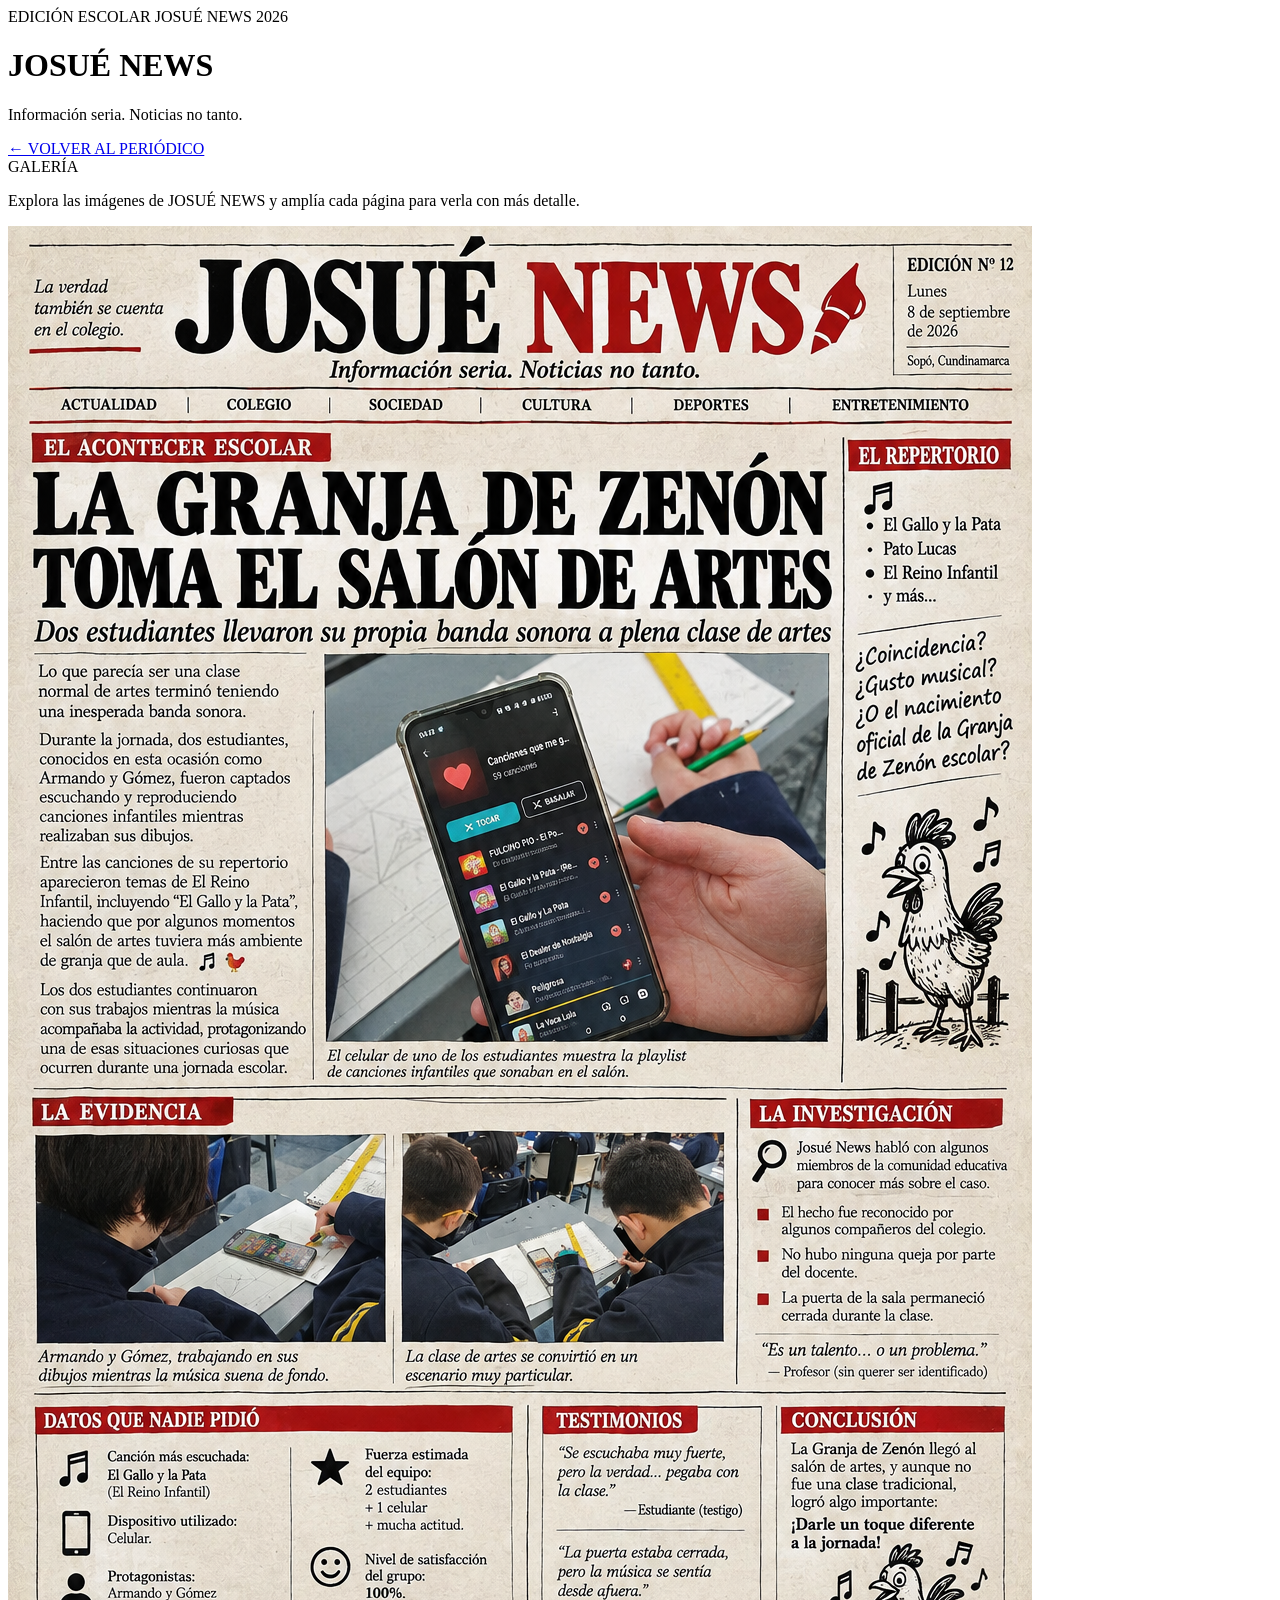
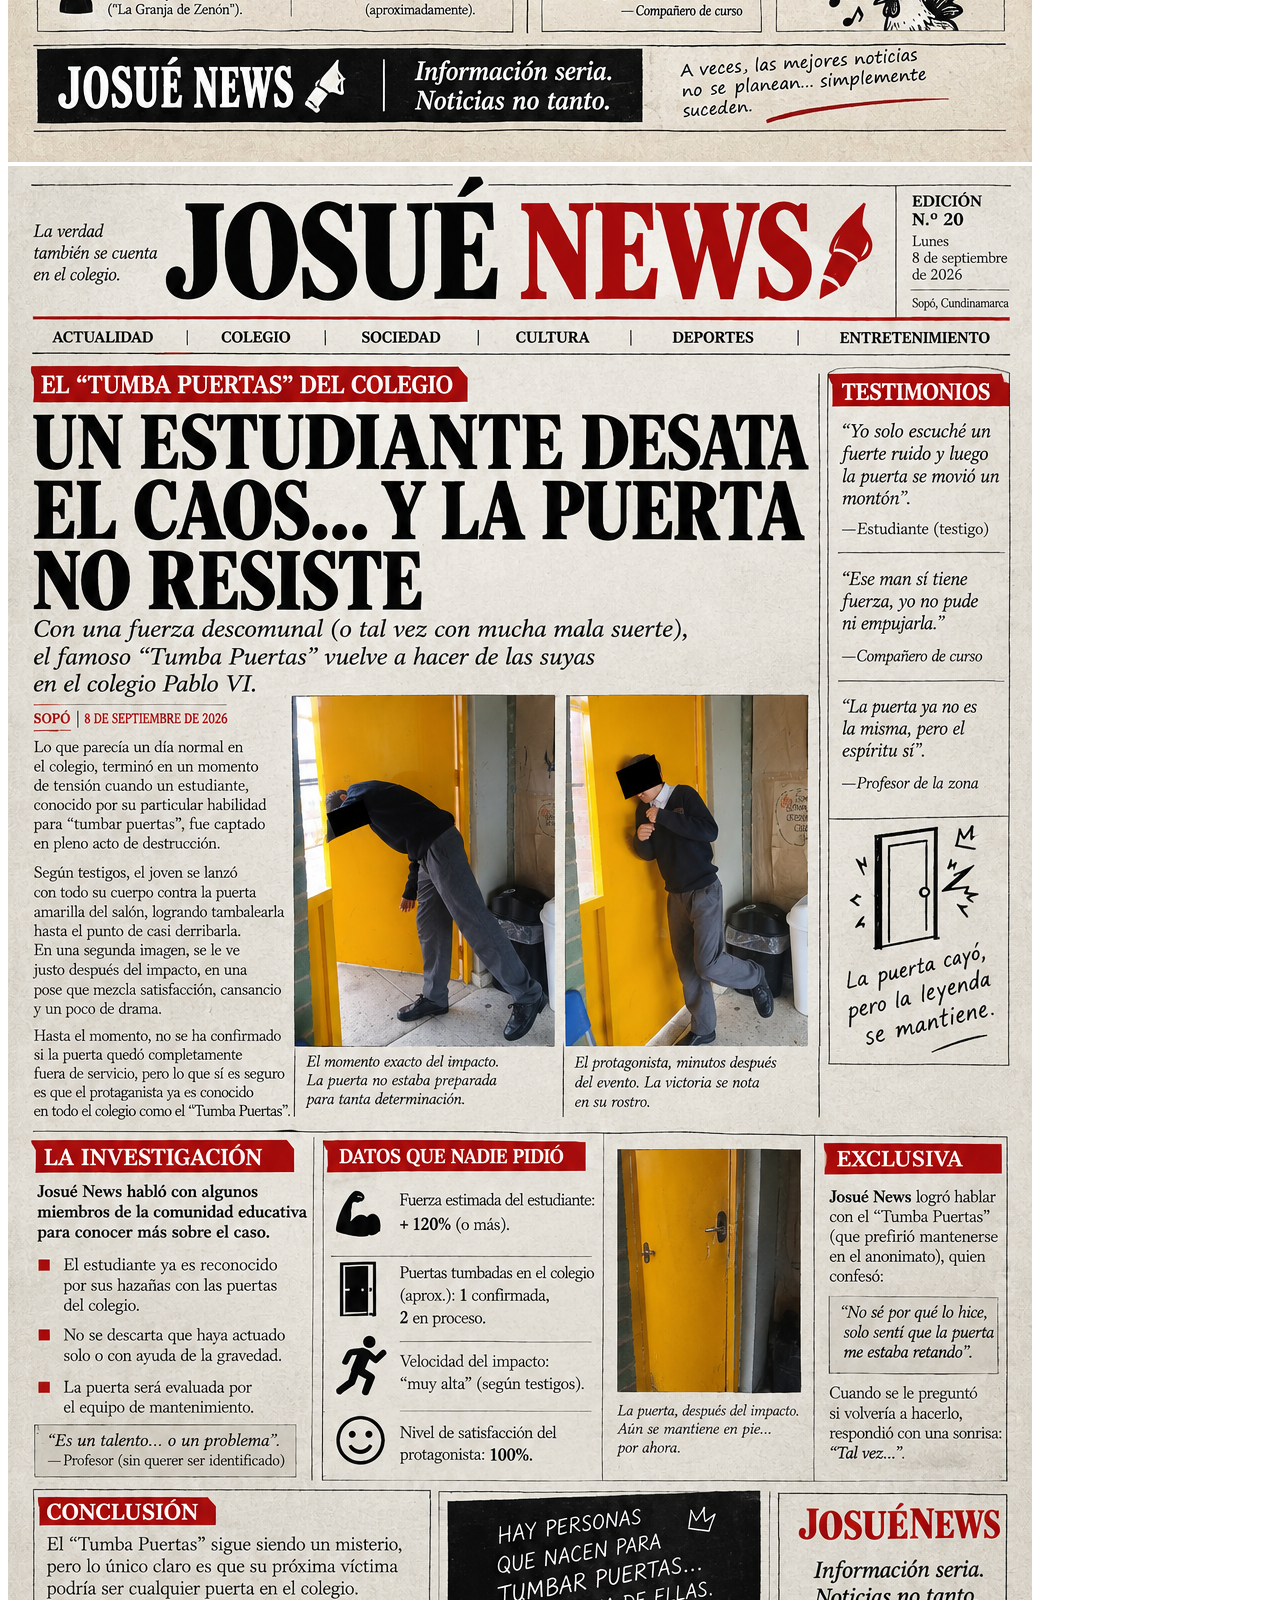
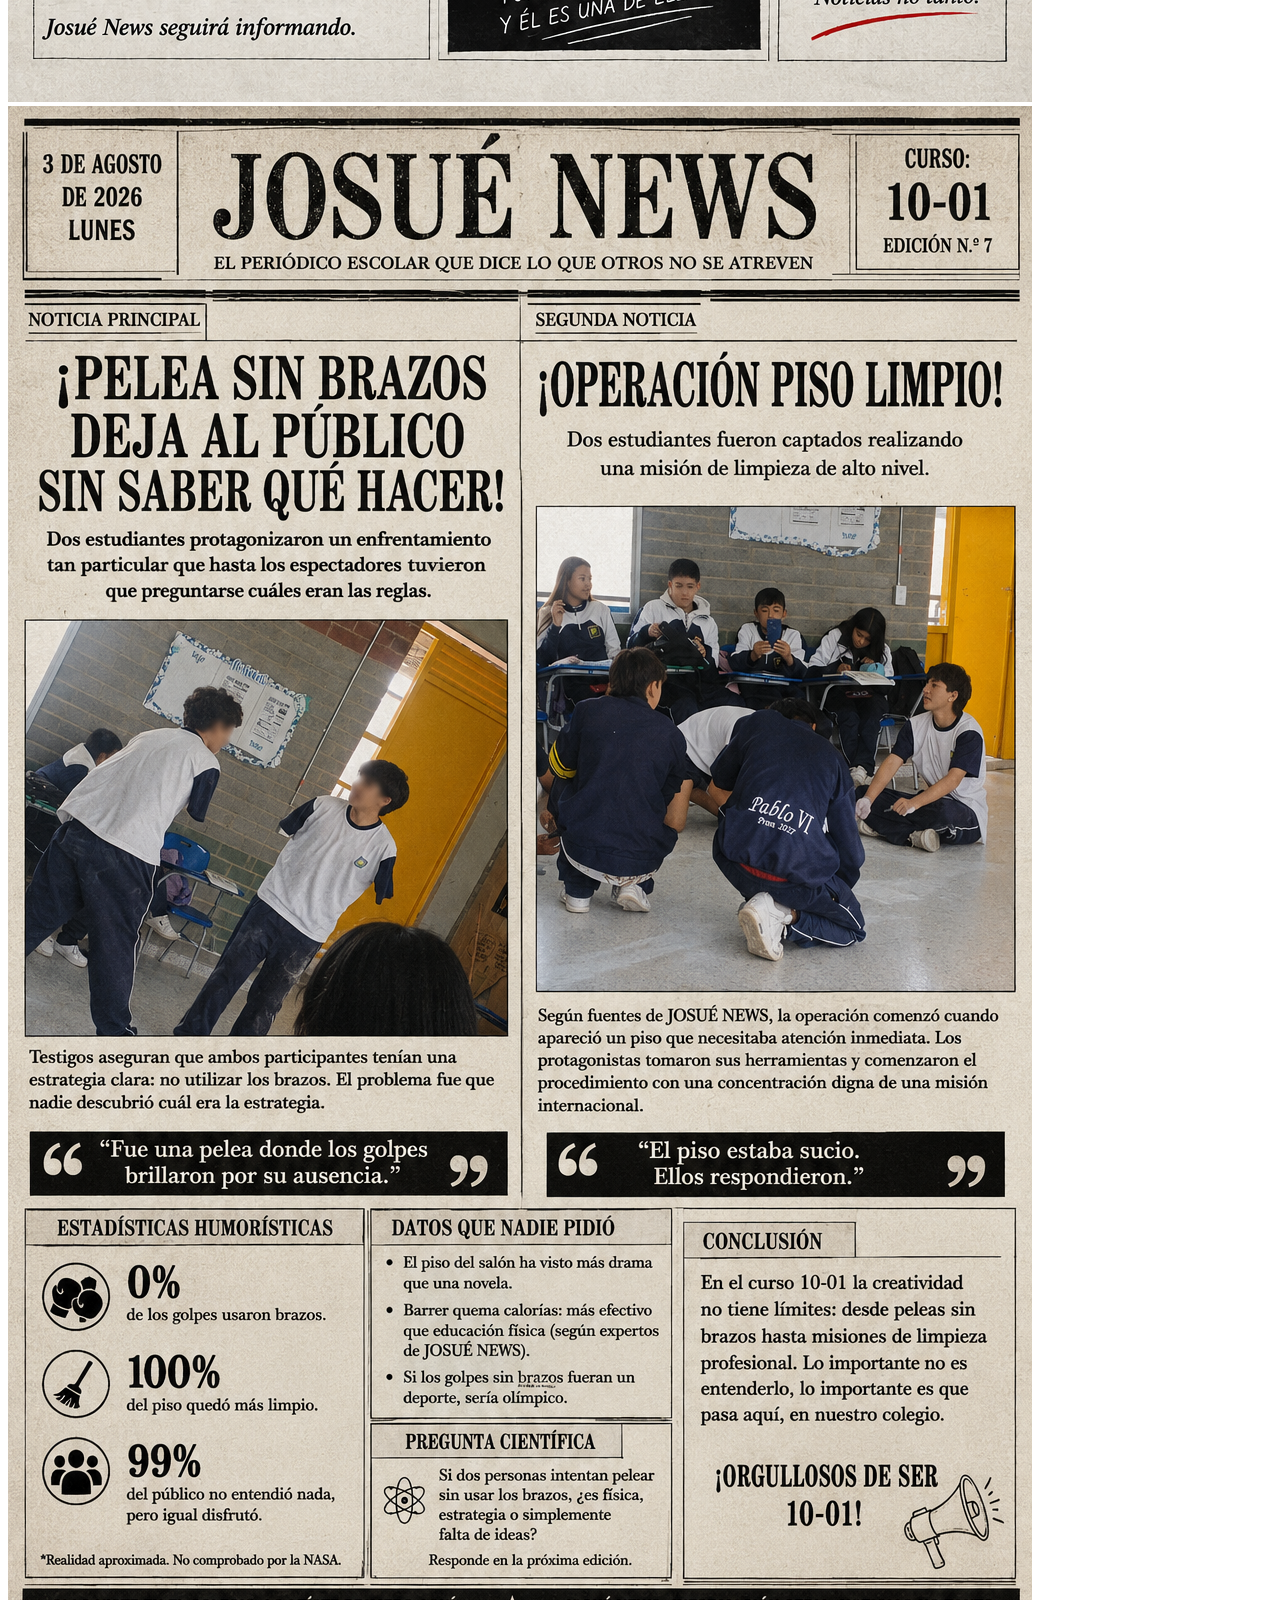
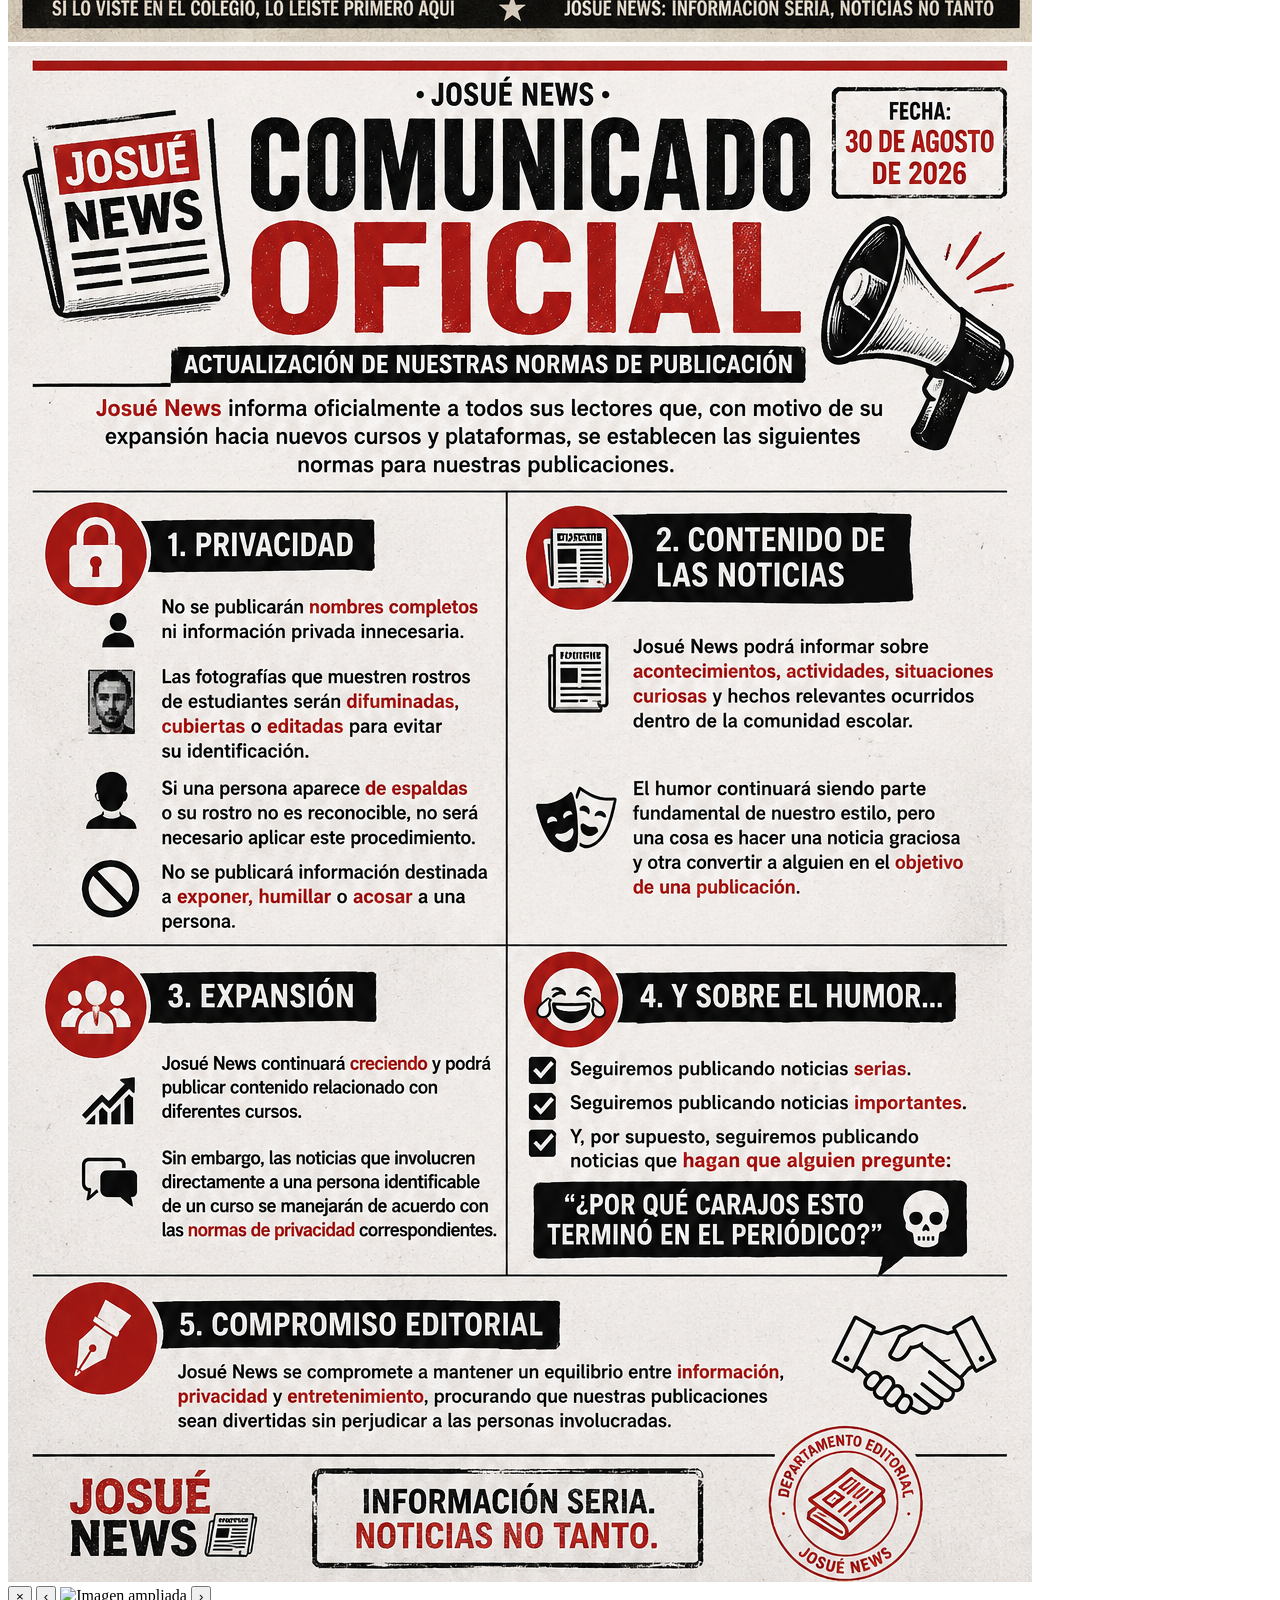
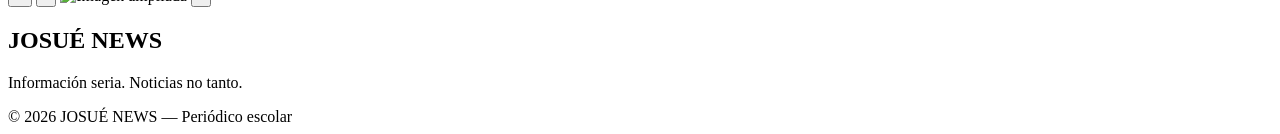
==== Galería.html @ e03559d3 "Add files via upload" ====
<!DOCTYPE html>
<html lang="es">

<head>
    <meta charset="UTF-8">
    <meta name="viewport" content="width=device-width, initial-scale=1.0">

    <title>Galería | JOSUÉ NEWS</title>

    <link rel="stylesheet" href="galeria.css">
</head>

<body>

    <header class="galeria-header">

        <div class="top-bar">
            <span>EDICIÓN ESCOLAR</span>
            <span>JOSUÉ NEWS</span>
            <span>2026</span>
        </div>

        <div class="masthead">
            <h1>JOSUÉ NEWS</h1>
            <p>Información seria. Noticias no tanto.</p>
        </div>

        <nav>
            <a href="index.html">← VOLVER AL PERIÓDICO</a>
        </nav>

    </header>


    <main>

        <div class="section-title">
            <span>GALERÍA</span>
        </div>

        <p class="gallery-description">
            Explora las imágenes de JOSUÉ NEWS y amplía cada página para verla con más detalle.
        </p>


        <section class="newspaper-gallery">

            <div class="newspaper-page">
                <img
                    src="imagenes/file_0000000087f881f596c0f84444d2f927.png"
                    alt="Página 1 de JOSUÉ NEWS"
                    onclick="openImage(this)"
                >
            </div>

            <div class="newspaper-page">
                <img
                    src="imagenes/file_000000002880822fab9816c562c62a15.png"
                    alt="Página 2 de JOSUÉ NEWS"
                    onclick="openImage(this)"
                >
            </div>

            <div class="newspaper-page">
                <img
                    src="imagenes/file_00000000ddf0820e990035ad2cf3b0d6.png"
                    alt="Página 3 de JOSUÉ NEWS"
                    onclick="openImage(this)"
                >
            </div>

            <div class="newspaper-page">
                <img
                    src="imagenes/file_000000004114820eb2ee918c62eab57a.png"
                    alt="Página 4 de JOSUÉ NEWS"
                    onclick="openImage(this)"
                >
            </div>

        </section>

    </main>


    <!-- VISOR DE IMAGEN -->

    <div id="imageViewer" class="image-viewer" onclick="closeImage(event)">

        <button class="close-button" onclick="closeViewer()">
            ×
        </button>

        <button class="previous-button" onclick="previousImage(event)">
            ‹
        </button>

        <img id="viewerImage" src="" alt="Imagen ampliada">

        <button class="next-button" onclick="nextImage(event)">
            ›
        </button>

    </div>


    <footer>

        <h2>JOSUÉ NEWS</h2>

        <p>
            Información seria. Noticias no tanto.
        </p>

        <span>
            © 2026 JOSUÉ NEWS — Periódico escolar
        </span>

    </footer>


    <script>

        const images = [
            "imagenes/file_0000000087f881f596c0f84444d2f927.png",
            "imagenes/file_000000002880822fab9816c562c62a15.png",
            "imagenes/file_00000000ddf0820e990035ad2cf3b0d6.png",
            "imagenes/file_000000004114820eb2ee918c62eab57a.png"
        ];

        let currentImage = 0;


        function openImage(image) {

            currentImage = images.indexOf(image.src.split("/").pop());

            if (currentImage === -1) {
                currentImage = 0;
            }

            document.getElementById("viewerImage").src = images[currentImage];

            document.getElementById("imageViewer").classList.add("active");

            document.body.classList.add("no-scroll");
        }


        function closeViewer() {

            document.getElementById("imageViewer").classList.remove("active");

            document.body.classList.remove("no-scroll");
        }


        function closeImage(event) {

            if (event.target.id === "imageViewer") {
                closeViewer();
            }

        }


        function nextImage(event) {

            event.stopPropagation();

            currentImage++;

            if (currentImage >= images.length) {
                currentImage = 0;
            }

            document.getElementById("viewerImage").src = images[currentImage];

        }


        function previousImage(event) {

            event.stopPropagation();

            currentImage--;

            if (currentImage < 0) {
                currentImage = images.length - 1;
            }

            document.getElementById("viewerImage").src = images[currentImage];

        }


        document.addEventListener("keydown", function(event) {

            if (event.key === "Escape") {
                closeViewer();
            }

            if (event.key === "ArrowRight") {
                nextImage(event);
            }

            if (event.key === "ArrowLeft") {
                previousImage(event);
            }

        });

    </script>

</body>
</html>
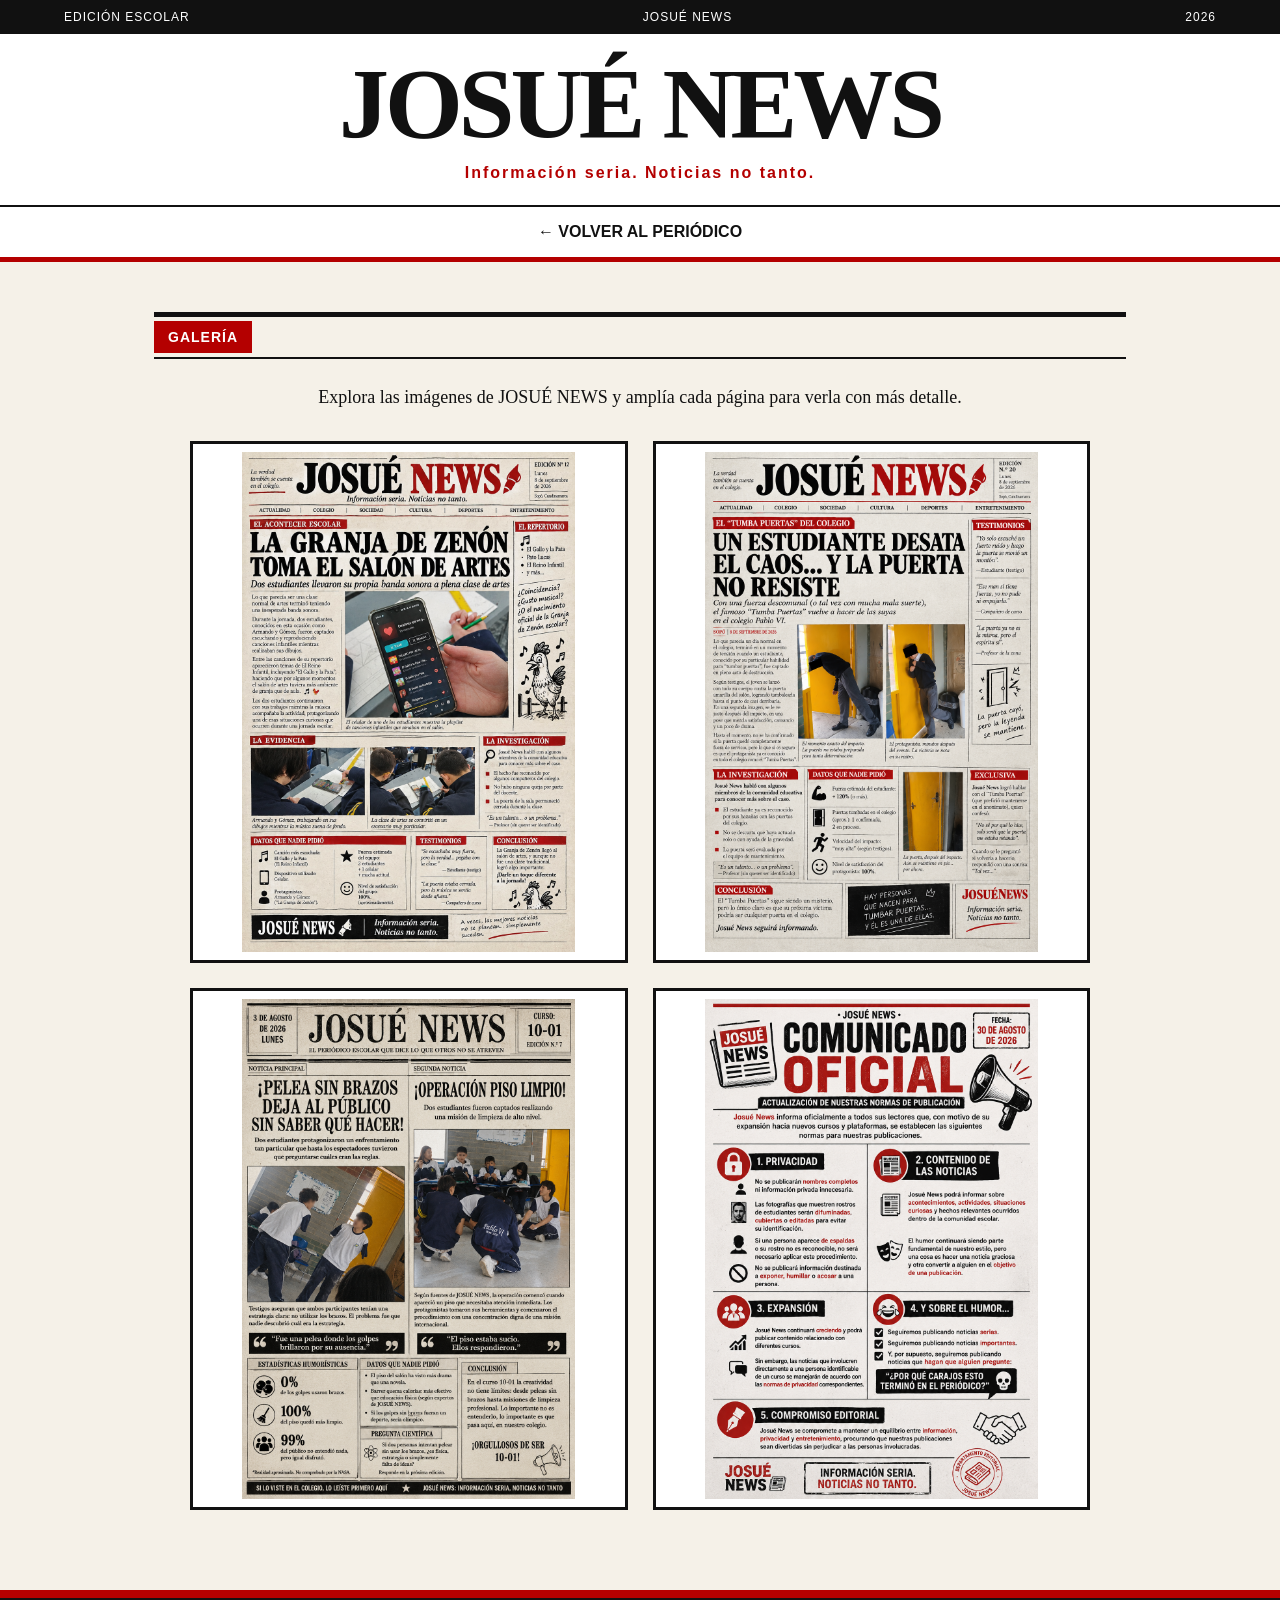
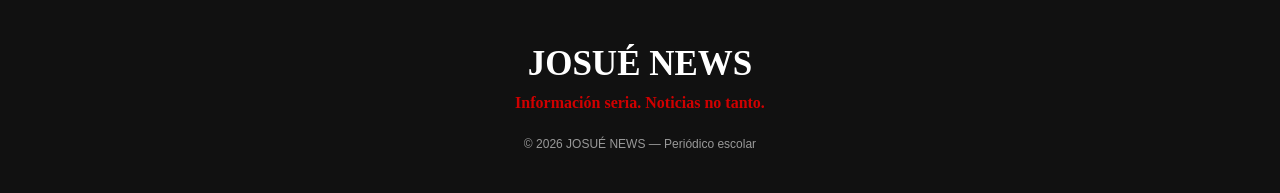
==== commit 5b839ead: "Update Galería.html" ====
--- a/Galería.html
+++ b/Galería.html
@@ -7,7 +7,7 @@
 
     <title>Galería | JOSUÉ NEWS</title>
 
-    <link rel="stylesheet" href="galeria.css">
+    <link rel="stylesheet" href="Galeria.css">
 </head>
 
 <body>
@@ -212,4 +212,4 @@
     </script>
 
 </body>
-</html>+</html>
--- a/Galeria.css
+++ b/Galeria.css
@@ -0,0 +1,322 @@
+/* =========================
+   JOSUÉ NEWS - GALERÍA
+========================= */
+
+* {
+    margin: 0;
+    padding: 0;
+    box-sizing: border-box;
+}
+
+body {
+    background: #f5f1e8;
+    color: #111;
+    font-family: Georgia, "Times New Roman", serif;
+    line-height: 1.5;
+}
+
+/* =========================
+   CABECERA
+========================= */
+
+.galeria-header {
+    background: #fff;
+    border-bottom: 5px solid #b40000;
+}
+
+.top-bar {
+    background: #111;
+    color: #fff;
+    display: flex;
+    justify-content: space-between;
+    padding: 8px 5%;
+    font-family: Arial, sans-serif;
+    font-size: 12px;
+    letter-spacing: 1px;
+}
+
+.masthead {
+    text-align: center;
+    padding: 25px 15px 20px;
+}
+
+.masthead h1 {
+    font-size: clamp(48px, 10vw, 100px);
+    line-height: .9;
+    letter-spacing: -4px;
+}
+
+.masthead p {
+    color: #b40000;
+    font-family: Arial, sans-serif;
+    font-weight: bold;
+    margin-top: 12px;
+    letter-spacing: 2px;
+}
+
+.galeria-header nav {
+    text-align: center;
+    border-top: 2px solid #111;
+}
+
+.galeria-header nav a {
+    display: inline-block;
+    padding: 13px 20px;
+    color: #111;
+    text-decoration: none;
+    font-family: Arial, sans-serif;
+    font-weight: bold;
+}
+
+.galeria-header nav a:hover {
+    background: #b40000;
+    color: #fff;
+}
+
+/* =========================
+   CONTENIDO
+========================= */
+
+main {
+    max-width: 1100px;
+    margin: auto;
+    padding: 30px 5%;
+}
+
+.section-title {
+    border-top: 5px solid #111;
+    border-bottom: 2px solid #111;
+    margin: 20px 0 25px;
+    padding: 8px 0;
+}
+
+.section-title span {
+    background: #b40000;
+    color: #fff;
+    padding: 8px 14px;
+    font-family: Arial, sans-serif;
+    font-size: 14px;
+    font-weight: 900;
+    letter-spacing: 1px;
+}
+
+.gallery-description {
+    text-align: center;
+    margin-bottom: 30px;
+    font-size: 18px;
+}
+
+/* =========================
+   GALERÍA DE PERIÓDICOS
+========================= */
+
+.newspaper-gallery {
+    display: grid;
+    grid-template-columns: repeat(2, minmax(0, 1fr));
+    gap: 25px;
+    max-width: 900px;
+    margin: auto;
+}
+
+.newspaper-page {
+    background: #fff;
+    border: 3px solid #111;
+    padding: 8px;
+    cursor: pointer;
+    transition: transform .2s, box-shadow .2s;
+}
+
+.newspaper-page:hover {
+    transform: translateY(-4px);
+    box-shadow: 0 8px 15px rgba(0,0,0,.25);
+}
+
+.newspaper-page img {
+    display: block;
+    width: 100%;
+    height: 500px;
+    object-fit: contain;
+}
+
+/* =========================
+   VISOR DE IMAGEN
+========================= */
+
+.image-viewer {
+    position: fixed;
+    inset: 0;
+    background: rgba(0,0,0,.94);
+
+    display: none;
+    align-items: center;
+    justify-content: center;
+
+    padding: 30px;
+    z-index: 9999;
+}
+
+.image-viewer.active {
+    display: flex;
+}
+
+#viewerImage {
+    width: auto !important;
+    height: auto !important;
+
+    max-width: 90vw !important;
+    max-height: 90vh !important;
+
+    object-fit: contain !important;
+
+    box-shadow: 0 0 30px rgba(0,0,0,.6);
+}
+
+/* =========================
+   BOTÓN CERRAR
+========================= */
+
+.close-button {
+    position: absolute;
+    top: 20px;
+    right: 25px;
+
+    background: #b40000;
+    color: #fff;
+
+    border: 2px solid #fff;
+    border-radius: 50%;
+
+    width: 45px;
+    height: 45px;
+
+    font-size: 30px;
+    line-height: 35px;
+
+    cursor: pointer;
+    z-index: 10000;
+}
+
+/* =========================
+   BOTONES ANTERIOR / SIGUIENTE
+========================= */
+
+.previous-button,
+.next-button {
+    position: absolute;
+    top: 50%;
+    transform: translateY(-50%);
+
+    background: #b40000;
+    color: #fff;
+
+    border: 2px solid #fff;
+    border-radius: 50%;
+
+    width: 50px;
+    height: 50px;
+
+    font-size: 40px;
+    line-height: 35px;
+
+    cursor: pointer;
+    z-index: 10000;
+}
+
+.previous-button {
+    left: 20px;
+}
+
+.next-button {
+    right: 20px;
+}
+
+.previous-button:hover,
+.next-button:hover,
+.close-button:hover {
+    background: #fff;
+    color: #111;
+}
+
+/* =========================
+   NO SCROLL
+========================= */
+
+.no-scroll {
+    overflow: hidden;
+}
+
+/* =========================
+   FOOTER
+========================= */
+
+footer {
+    background: #111;
+    color: #fff;
+    text-align: center;
+    padding: 40px 20px;
+    border-top: 8px solid #b40000;
+    margin-top: 50px;
+}
+
+footer h2 {
+    font-size: 35px;
+}
+
+footer p {
+    color: #d00000;
+    font-weight: bold;
+}
+
+footer span {
+    display: block;
+    margin-top: 20px;
+    color: #999;
+    font-family: Arial, sans-serif;
+    font-size: 12px;
+}
+
+/* =========================
+   CELULARES
+========================= */
+
+@media (max-width: 700px) {
+
+    .top-bar {
+        font-size: 9px;
+    }
+
+    .masthead h1 {
+        letter-spacing: -2px;
+    }
+
+    .newspaper-gallery {
+        grid-template-columns: 1fr;
+    }
+
+    .newspaper-page img {
+        height: auto;
+        max-height: 600px;
+    }
+
+    .image-viewer {
+        padding: 15px;
+    }
+
+    #viewerImage {
+        max-width: 92vw !important;
+        max-height: 85vh !important;
+    }
+
+    .previous-button {
+        left: 8px;
+    }
+
+    .next-button {
+        right: 8px;
+    }
+
+    .close-button {
+        top: 10px;
+        right: 10px;
+    }
+}
